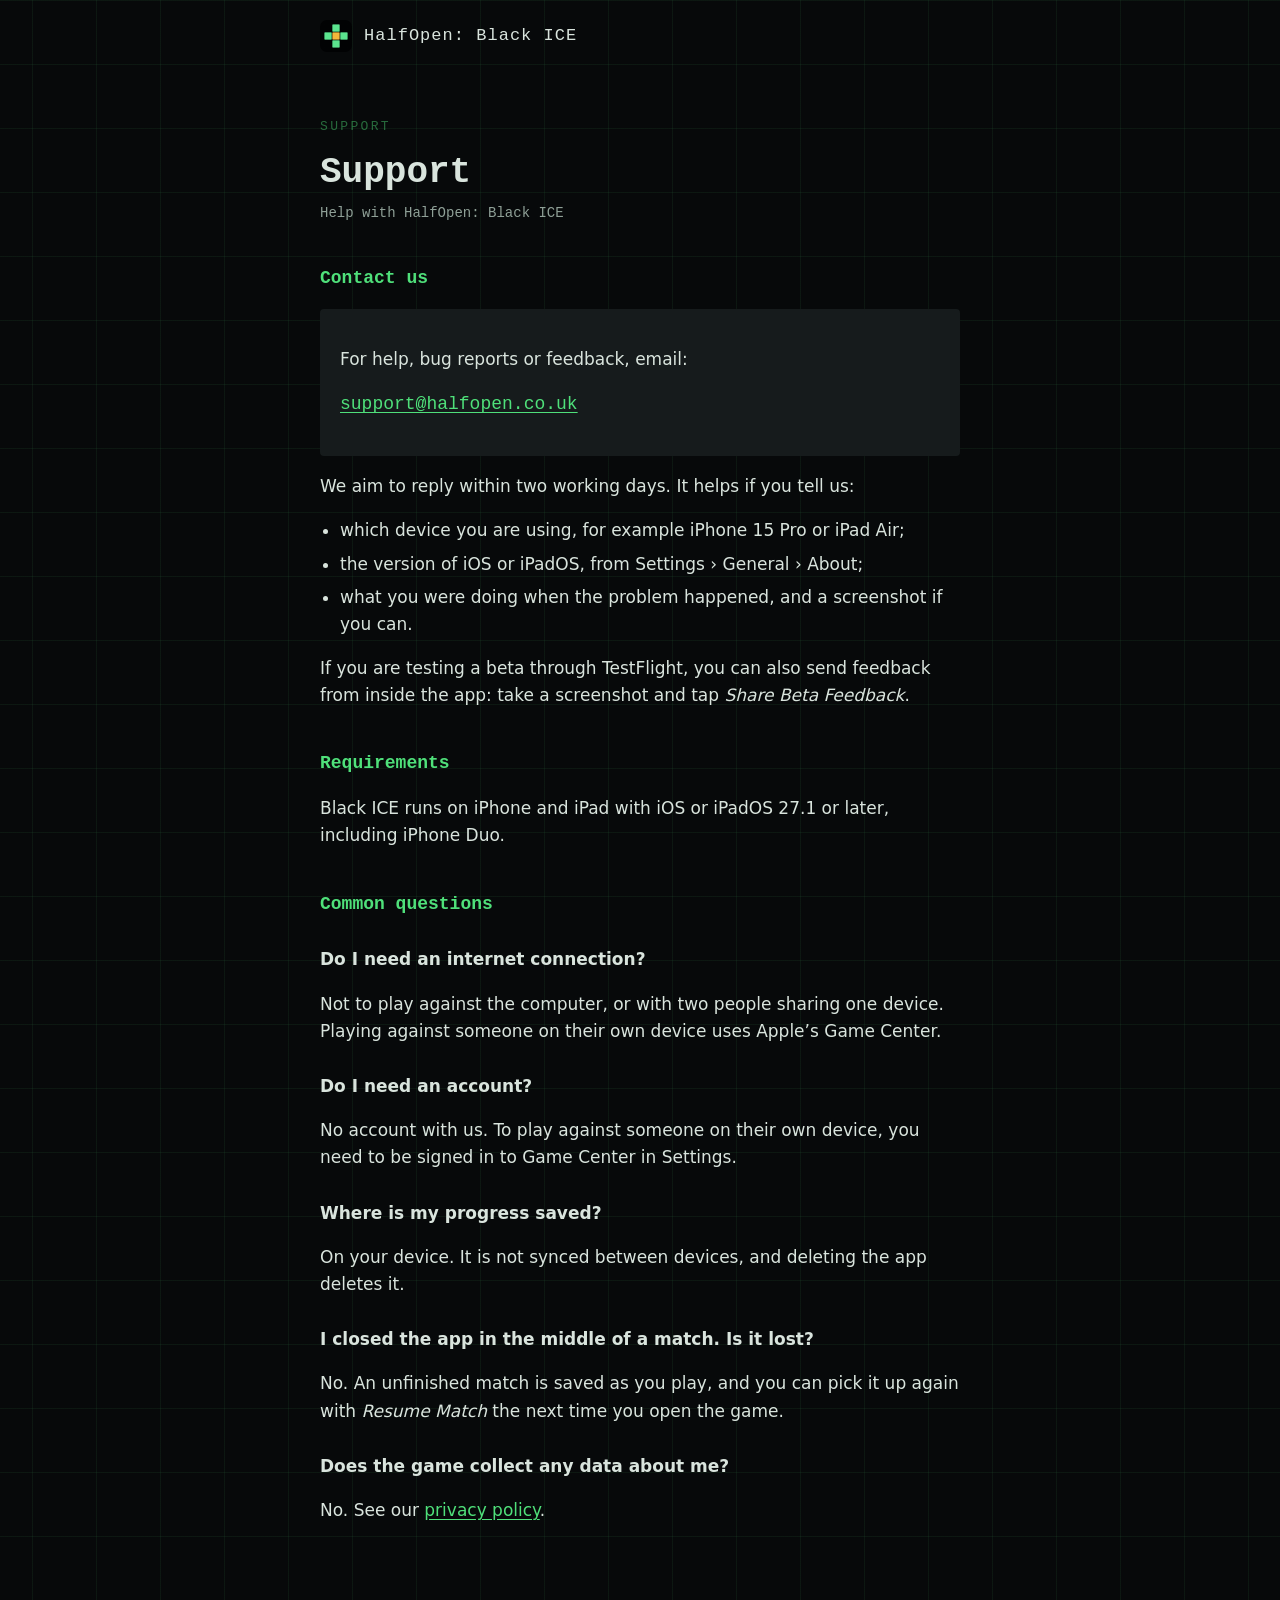
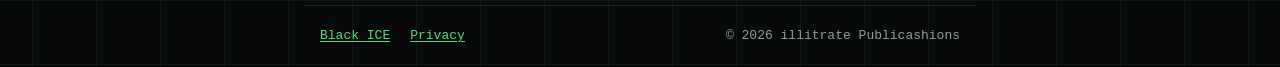
==== blackice/support/index.html @ 767d343f "Holding page, privacy policy and support page Co-Authored-By: Claude Opus 5.5 <noreply@anthropic.com" ====
<!doctype html>
<html lang="en-GB">
<head>
  <meta charset="utf-8">
  <meta name="viewport" content="width=device-width, initial-scale=1">
  <title>Support · Black ICE</title>
  <meta name="description" content="Help and contact details for HalfOpen: Black ICE.">
  <meta name="theme-color" content="#07090a">
  <link rel="icon" type="image/png" href="/assets/favicon.png">
  <link rel="apple-touch-icon" href="/assets/apple-touch-icon.png">
  <link rel="stylesheet" href="/assets/site.css">
</head>
<body>
  <header class="site-header">
    <a href="/blackice/"><img src="/assets/favicon.png" width="32" height="32" alt=""><span class="wordmark">HalfOpen: Black ICE</span></a>
  </header>

  <main class="doc">
    <p class="label">Support</p>
    <h1>Support</h1>
    <p class="updated">Help with HalfOpen: Black ICE</p>

    <h2>Contact us</h2>
    <div class="contact">
      <p>For help, bug reports or feedback, email:</p>
      <p><a href="mailto:support@halfopen.co.uk?subject=Black%20ICE%20support">support@halfopen.co.uk</a></p>
    </div>
    <p>We aim to reply within two working days. It helps if you tell us:</p>
    <ul>
      <li>which device you are using, for example iPhone&nbsp;15&nbsp;Pro or iPad&nbsp;Air;</li>
      <li>the version of iOS or iPadOS, from Settings › General › About;</li>
      <li>what you were doing when the problem happened, and a screenshot if you can.</li>
    </ul>
    <p>If you are testing a beta through TestFlight, you can also send feedback from inside the app: take a screenshot and tap <em>Share Beta Feedback</em>.</p>

    <h2>Requirements</h2>
    <p>Black ICE runs on iPhone and iPad with iOS or iPadOS 27.1 or later, including iPhone&nbsp;Duo.</p>

    <h2>Common questions</h2>

    <h3>Do I need an internet connection?</h3>
    <p>Not to play against the computer, or with two people sharing one device. Playing against someone on their own device uses Apple’s Game Center.</p>

    <h3>Do I need an account?</h3>
    <p>No account with us. To play against someone on their own device, you need to be signed in to Game Center in Settings.</p>

    <h3>Where is my progress saved?</h3>
    <p>On your device. It is not synced between devices, and deleting the app deletes it.</p>

    <h3>I closed the app in the middle of a match. Is it lost?</h3>
    <p>No. An unfinished match is saved as you play, and you can pick it up again with <em>Resume Match</em> the next time you open the game.</p>

    <h3>Does the game collect any data about me?</h3>
    <p>No. See our <a href="/blackice/privacy/">privacy policy</a>.</p>
  </main>

  <footer class="site-footer">
    <nav aria-label="Site">
      <a href="/blackice/">Black ICE</a>
      <a href="/blackice/privacy/">Privacy</a>
    </nav>
    <span class="copyright">© 2026 illitrate Publicashions</span>
  </footer>
</body>
</html>
---- assets/site.css ----
/* HalfOpen — house palette from HalfOpenKit.DesignTokens.
   Terminal green and amber on near-black. No web fonts and no third-party
   requests of any kind: the site keeps the same promise as the app. */

:root {
  color-scheme: dark;
  --background: #07090a;
  --surface: #0e1213;
  --surface-raised: #161b1c;
  --primary: #4fe07a;
  --primary-dim: rgba(79, 224, 122, 0.45);
  --primary-faint: rgba(79, 224, 122, 0.16);
  --grid: rgba(79, 224, 122, 0.07);
  --accent: #f0a830;
  --text: #d9e4dd;
  --text-dim: #8fa097;
  --mono: ui-monospace, "SF Mono", SFMono-Regular, Menlo, Consolas, monospace;
  --sans: -apple-system, BlinkMacSystemFont, "Segoe UI", system-ui, sans-serif;
  --measure: 40rem;
}

* { box-sizing: border-box; }

html { -webkit-text-size-adjust: 100%; }

body {
  margin: 0;
  min-height: 100vh;
  display: flex;
  flex-direction: column;
  background-color: var(--background);
  background-image:
    linear-gradient(var(--grid) 1px, transparent 1px),
    linear-gradient(90deg, var(--grid) 1px, transparent 1px);
  background-size: 64px 64px;
  background-position: center top;
  color: var(--text);
  font: 1.0625rem/1.6 var(--sans);
}

a { color: var(--primary); text-underline-offset: 0.18em; }
a:hover { color: var(--accent); }
a:focus-visible { outline: 2px solid var(--accent); outline-offset: 3px; border-radius: 2px; }

.label {
  font-family: var(--mono);
  font-size: 0.8125rem;
  letter-spacing: 0.18em;
  text-transform: uppercase;
  color: var(--primary-dim);
}

/* Header and footer */

.site-header, .site-footer {
  width: 100%;
  max-width: calc(var(--measure) + 32px);
  margin: 0 auto;
  padding: 20px 16px;
}

.site-header { display: flex; align-items: center; gap: 12px; }
.site-header img { width: 32px; height: 32px; border-radius: 7px; }
.site-header a { text-decoration: none; display: flex; align-items: center; gap: 12px; }
.site-header .wordmark { font-family: var(--mono); color: var(--text); letter-spacing: 0.06em; }

main { flex: 1; width: 100%; max-width: calc(var(--measure) + 32px); margin: 0 auto; padding: 0 16px; }

.site-footer {
  display: flex;
  flex-wrap: wrap;
  gap: 8px 20px;
  font-family: var(--mono);
  font-size: 0.8125rem;
  color: var(--text-dim);
  border-top: 1px solid var(--primary-faint);
  margin-top: 64px;
}
.site-footer nav { display: flex; gap: 20px; }
.site-footer .copyright { margin-left: auto; }

/* Holding page */

.holding {
  display: flex;
  flex-direction: column;
  align-items: center;
  text-align: center;
  padding: 12vh 0 0;
}
.holding .icon {
  width: 160px;
  height: 160px;
  border-radius: 36px;
  box-shadow: 0 0 0 1px var(--primary-faint), 0 24px 80px rgba(79, 224, 122, 0.12);
}
.holding h1 {
  margin: 32px 0 8px;
  font-family: var(--mono);
  font-weight: 600;
  font-size: clamp(2.25rem, 8vw, 3.5rem);
  line-height: 1.1;
  letter-spacing: 0.02em;
  color: var(--text);
}
.holding h1 .ice { color: var(--primary); }
.holding .tagline { margin: 0 0 32px; font-size: 1.1875rem; color: var(--text-dim); max-width: 28rem; }
.holding .status {
  display: inline-block;
  font-family: var(--mono);
  font-size: 0.875rem;
  letter-spacing: 0.08em;
  color: var(--accent);
  border: 1px solid rgba(240, 168, 48, 0.4);
  border-radius: 4px;
  padding: 8px 14px;
}
.holding .status::before { content: "> "; color: var(--primary-dim); }

/* Document pages: privacy, support */

.doc { padding-top: 32px; }
.doc h1 {
  font-family: var(--mono);
  font-weight: 600;
  font-size: clamp(1.75rem, 6vw, 2.25rem);
  line-height: 1.2;
  margin: 8px 0 8px;
}
.doc .updated { font-family: var(--mono); font-size: 0.875rem; color: var(--text-dim); margin: 0 0 32px; }
.doc h2 {
  font-family: var(--mono);
  font-size: 1.125rem;
  font-weight: 600;
  color: var(--primary);
  margin: 40px 0 8px;
}
.doc h3 { font-size: 1.0625rem; margin: 28px 0 4px; }
.doc p, .doc li { max-width: var(--measure); }
.doc ul { padding-left: 1.25rem; }
.doc li + li { margin-top: 6px; }

.summary {
  background: var(--surface);
  border: 1px solid var(--primary-faint);
  border-left: 3px solid var(--primary);
  border-radius: 4px;
  padding: 16px 20px;
  margin: 0 0 8px;
}
.summary p { margin: 0; }

.contact {
  background: var(--surface-raised);
  border-radius: 4px;
  padding: 20px;
  margin: 16px 0;
}
.contact a { font-family: var(--mono); font-size: 1.125rem; word-break: break-all; }

@media (prefers-reduced-motion: no-preference) {
  a { transition: color 0.18s ease-out; }
}

@media (max-width: 480px) {
  .site-footer .copyright { margin-left: 0; width: 100%; }
  .holding { padding-top: 8vh; }
  .holding .icon { width: 128px; height: 128px; border-radius: 29px; }
}
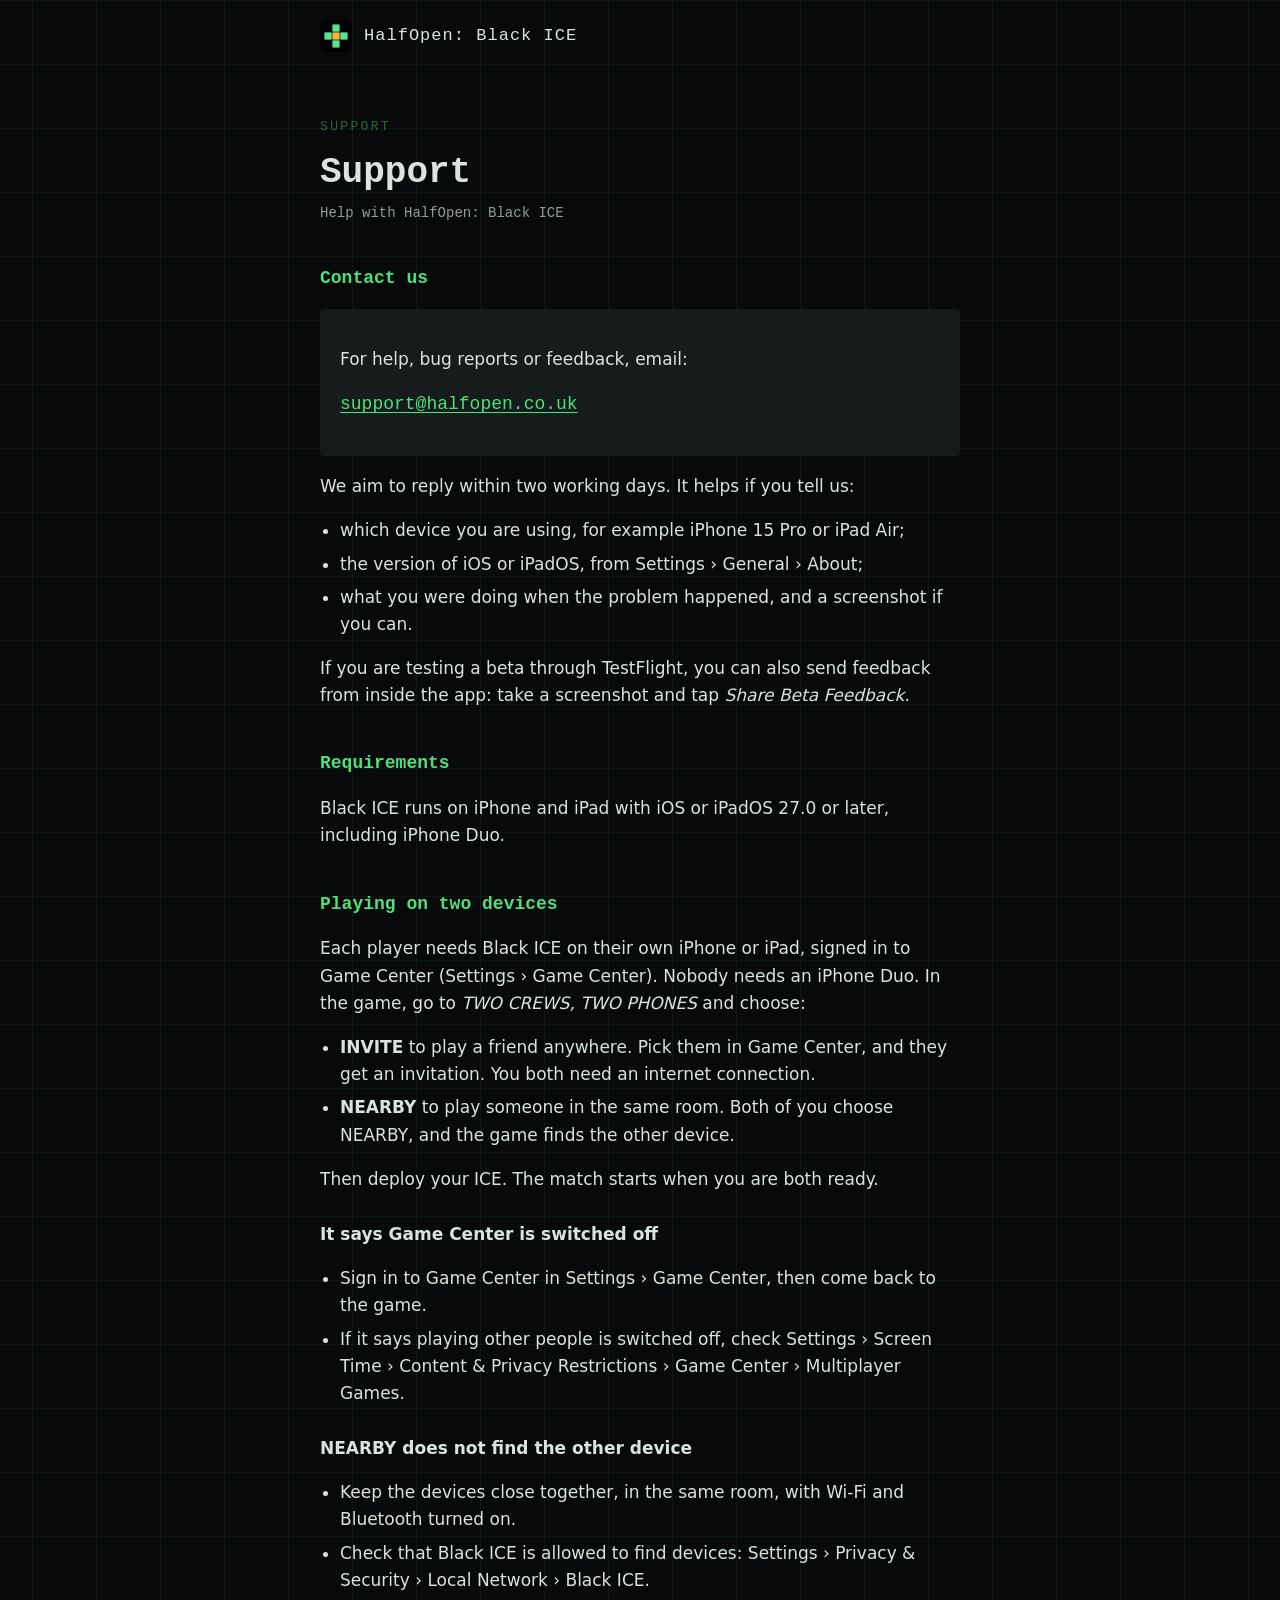
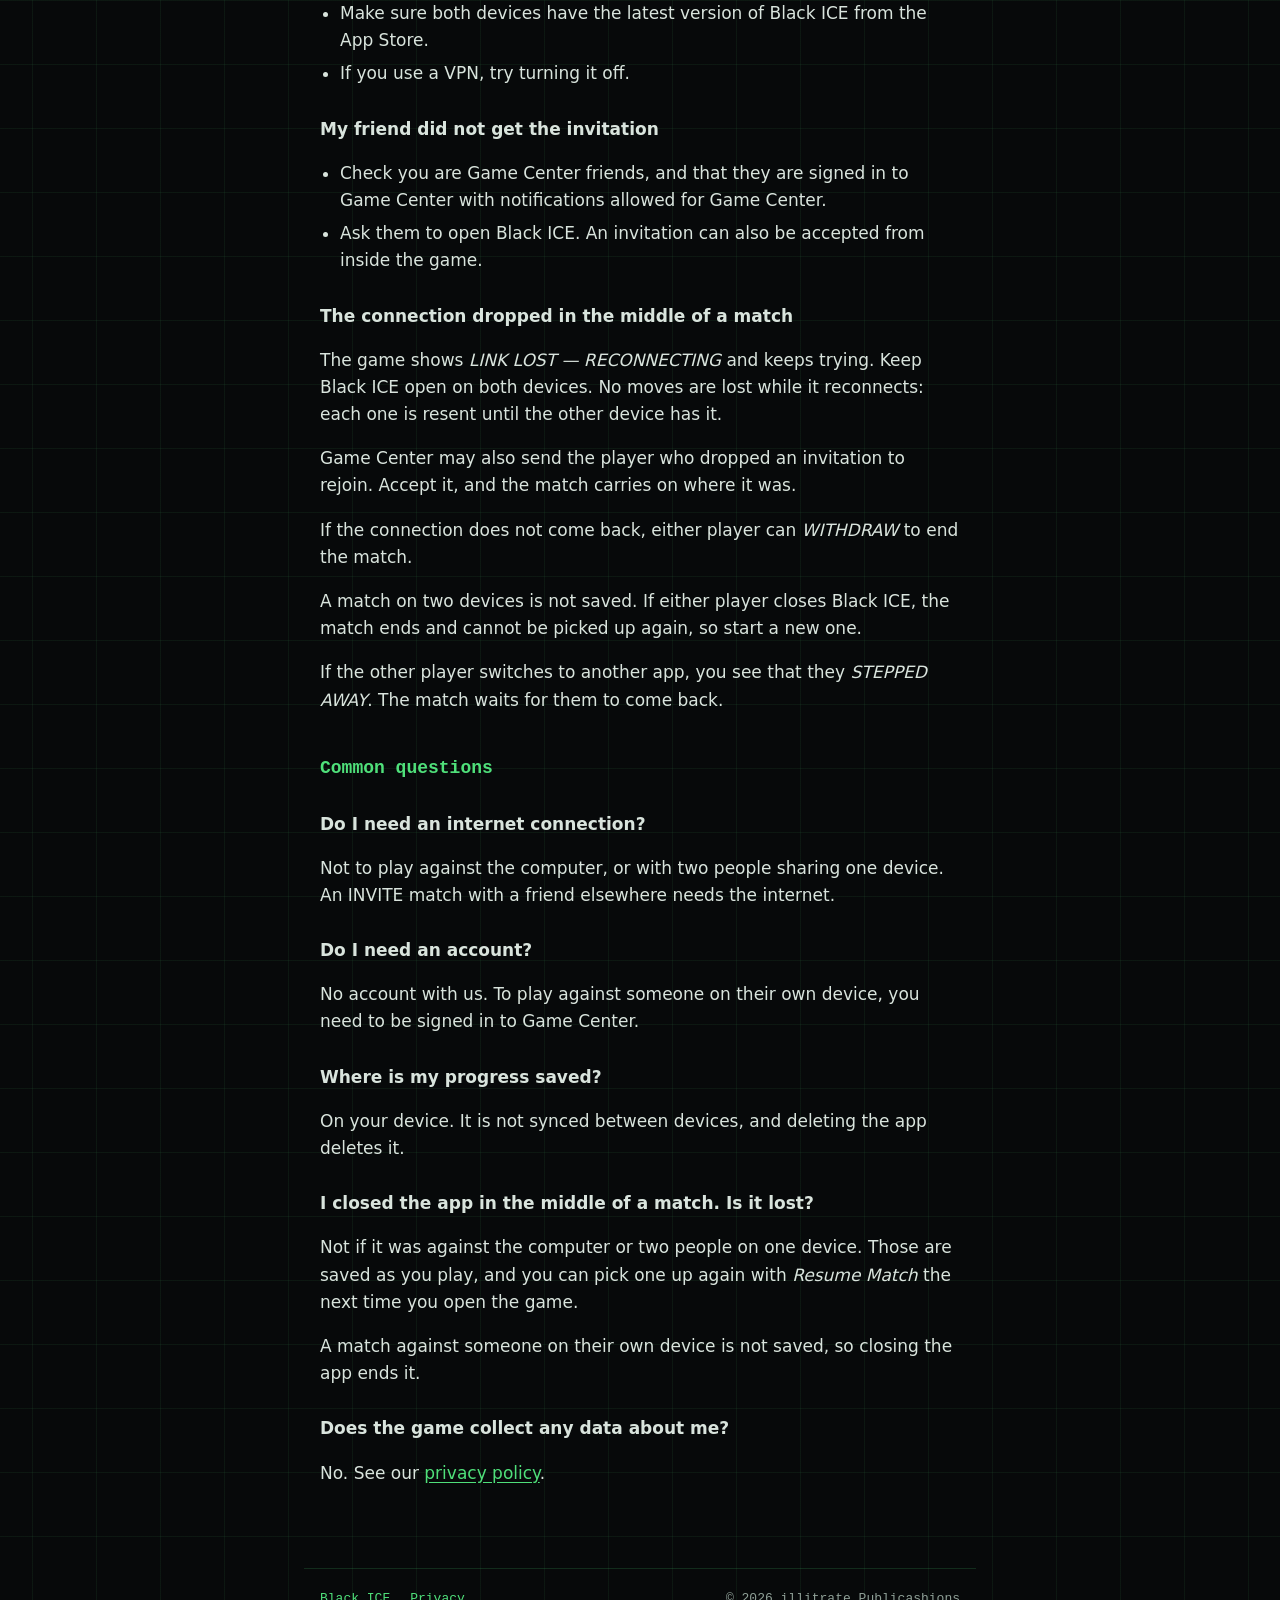
==== commit 410c7dcc: "Help with playing on two devices, and iOS 27.0 or later Co-Authored-By: Claude Opus 5.5 <noreply@ant" ====
--- a/blackice/support/index.html
+++ b/blackice/support/index.html
@@ -34,21 +34,57 @@
     <p>If you are testing a beta through TestFlight, you can also send feedback from inside the app: take a screenshot and tap <em>Share Beta Feedback</em>.</p>
 
     <h2>Requirements</h2>
-    <p>Black ICE runs on iPhone and iPad with iOS or iPadOS 27.1 or later, including iPhone&nbsp;Duo.</p>
+    <p>Black ICE runs on iPhone and iPad with iOS or iPadOS 27.0 or later, including iPhone&nbsp;Duo.</p>
+
+    <h2>Playing on two devices</h2>
+    <p>Each player needs Black ICE on their own iPhone or iPad, signed in to Game Center (Settings › Game Center). Nobody needs an iPhone&nbsp;Duo. In the game, go to <em>TWO CREWS, TWO PHONES</em> and choose:</p>
+    <ul>
+      <li><strong>INVITE</strong> to play a friend anywhere. Pick them in Game Center, and they get an invitation. You both need an internet connection.</li>
+      <li><strong>NEARBY</strong> to play someone in the same room. Both of you choose NEARBY, and the game finds the other device.</li>
+    </ul>
+    <p>Then deploy your ICE. The match starts when you are both ready.</p>
+
+    <h3>It says Game Center is switched off</h3>
+    <ul>
+      <li>Sign in to Game Center in Settings › Game Center, then come back to the game.</li>
+      <li>If it says playing other people is switched off, check Settings › Screen Time › Content &amp; Privacy Restrictions › Game Center › Multiplayer Games.</li>
+    </ul>
+
+    <h3>NEARBY does not find the other device</h3>
+    <ul>
+      <li>Keep the devices close together, in the same room, with Wi-Fi and Bluetooth turned on.</li>
+      <li>Check that Black ICE is allowed to find devices: Settings › Privacy &amp; Security › Local Network › Black ICE.</li>
+      <li>Make sure both devices have the latest version of Black ICE from the App Store.</li>
+      <li>If you use a VPN, try turning it off.</li>
+    </ul>
+
+    <h3>My friend did not get the invitation</h3>
+    <ul>
+      <li>Check you are Game Center friends, and that they are signed in to Game Center with notifications allowed for Game Center.</li>
+      <li>Ask them to open Black ICE. An invitation can also be accepted from inside the game.</li>
+    </ul>
+
+    <h3>The connection dropped in the middle of a match</h3>
+    <p>The game shows <em>LINK LOST — RECONNECTING</em> and keeps trying. Keep Black ICE open on both devices. No moves are lost while it reconnects: each one is resent until the other device has it.</p>
+    <p>Game Center may also send the player who dropped an invitation to rejoin. Accept it, and the match carries on where it was.</p>
+    <p>If the connection does not come back, either player can <em>WITHDRAW</em> to end the match.</p>
+    <p>A match on two devices is not saved. If either player closes Black ICE, the match ends and cannot be picked up again, so start a new one.</p>
+    <p>If the other player switches to another app, you see that they <em>STEPPED AWAY</em>. The match waits for them to come back.</p>
 
     <h2>Common questions</h2>
 
     <h3>Do I need an internet connection?</h3>
-    <p>Not to play against the computer, or with two people sharing one device. Playing against someone on their own device uses Apple’s Game Center.</p>
+    <p>Not to play against the computer, or with two people sharing one device. An INVITE match with a friend elsewhere needs the internet.</p>
 
     <h3>Do I need an account?</h3>
-    <p>No account with us. To play against someone on their own device, you need to be signed in to Game Center in Settings.</p>
+    <p>No account with us. To play against someone on their own device, you need to be signed in to Game Center.</p>
 
     <h3>Where is my progress saved?</h3>
     <p>On your device. It is not synced between devices, and deleting the app deletes it.</p>
 
     <h3>I closed the app in the middle of a match. Is it lost?</h3>
-    <p>No. An unfinished match is saved as you play, and you can pick it up again with <em>Resume Match</em> the next time you open the game.</p>
+    <p>Not if it was against the computer or two people on one device. Those are saved as you play, and you can pick one up again with <em>Resume Match</em> the next time you open the game.</p>
+    <p>A match against someone on their own device is not saved, so closing the app ends it.</p>
 
     <h3>Does the game collect any data about me?</h3>
     <p>No. See our <a href="/blackice/privacy/">privacy policy</a>.</p>
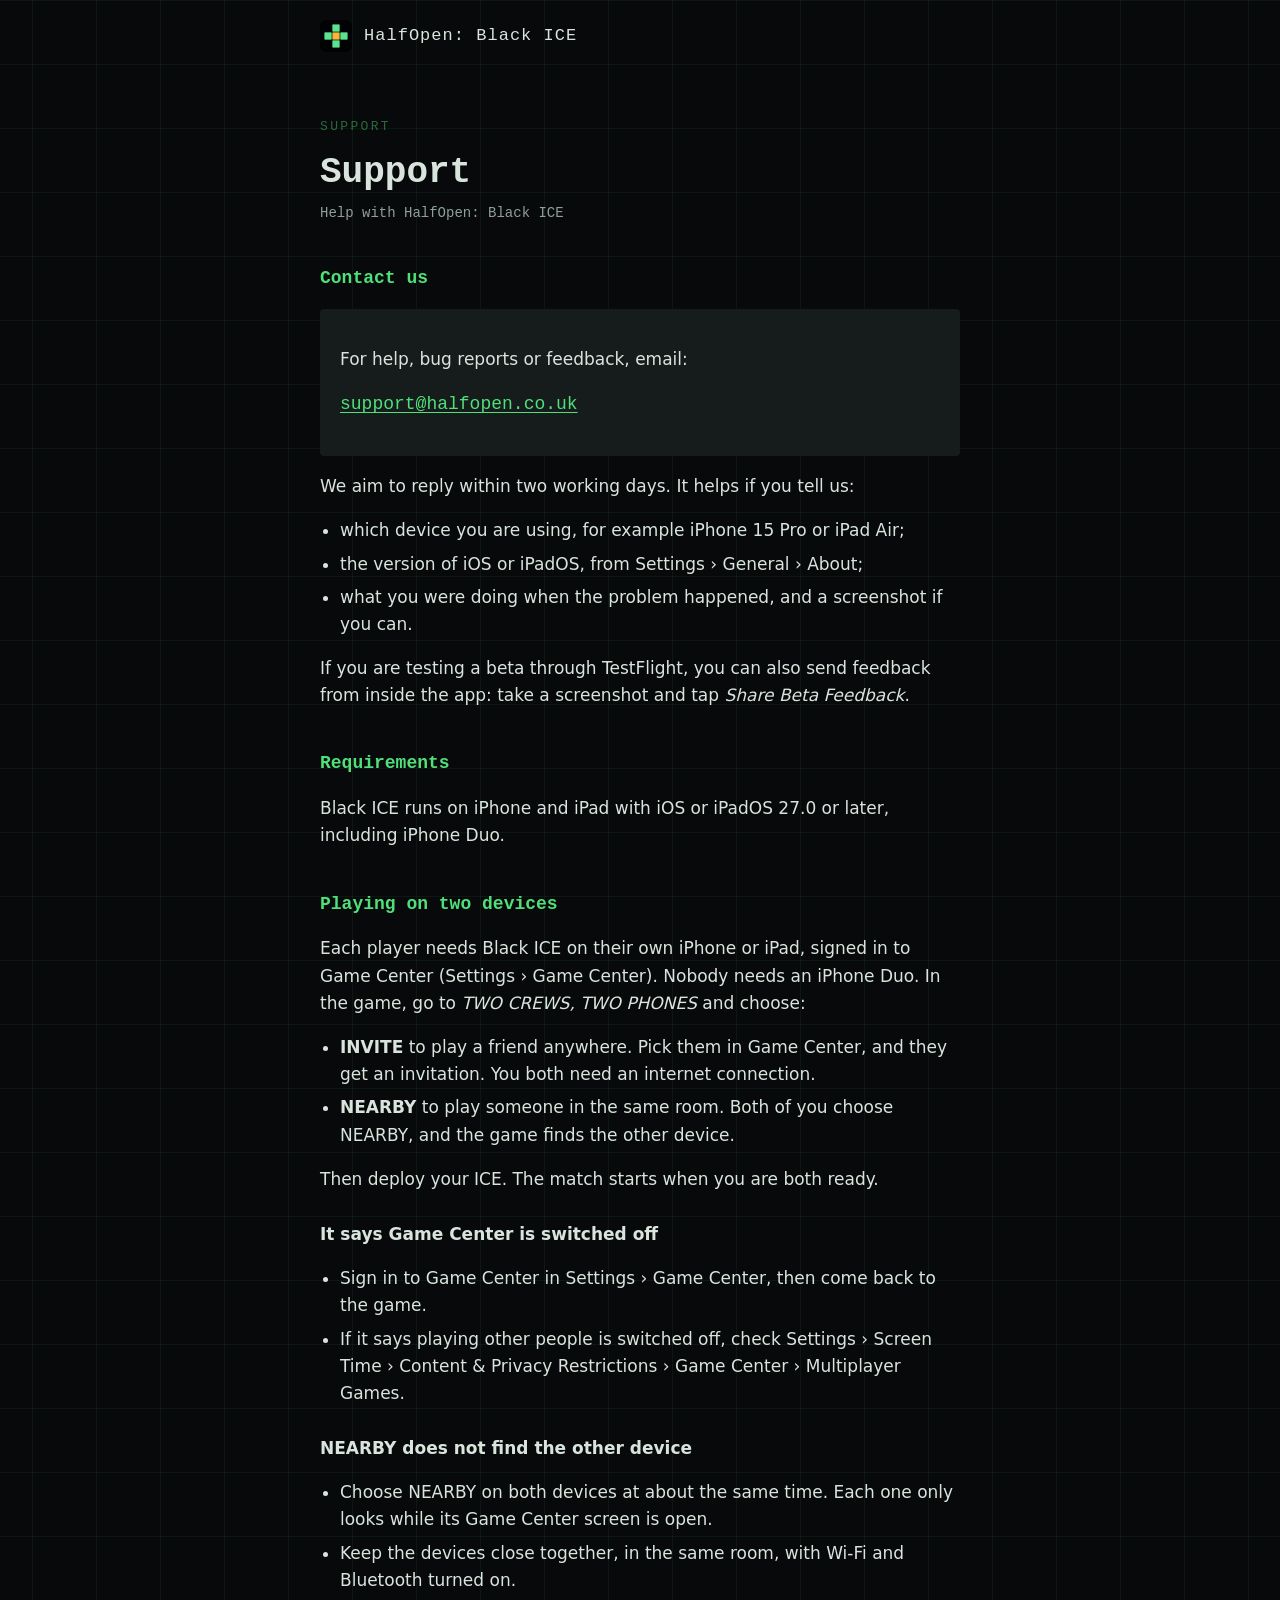
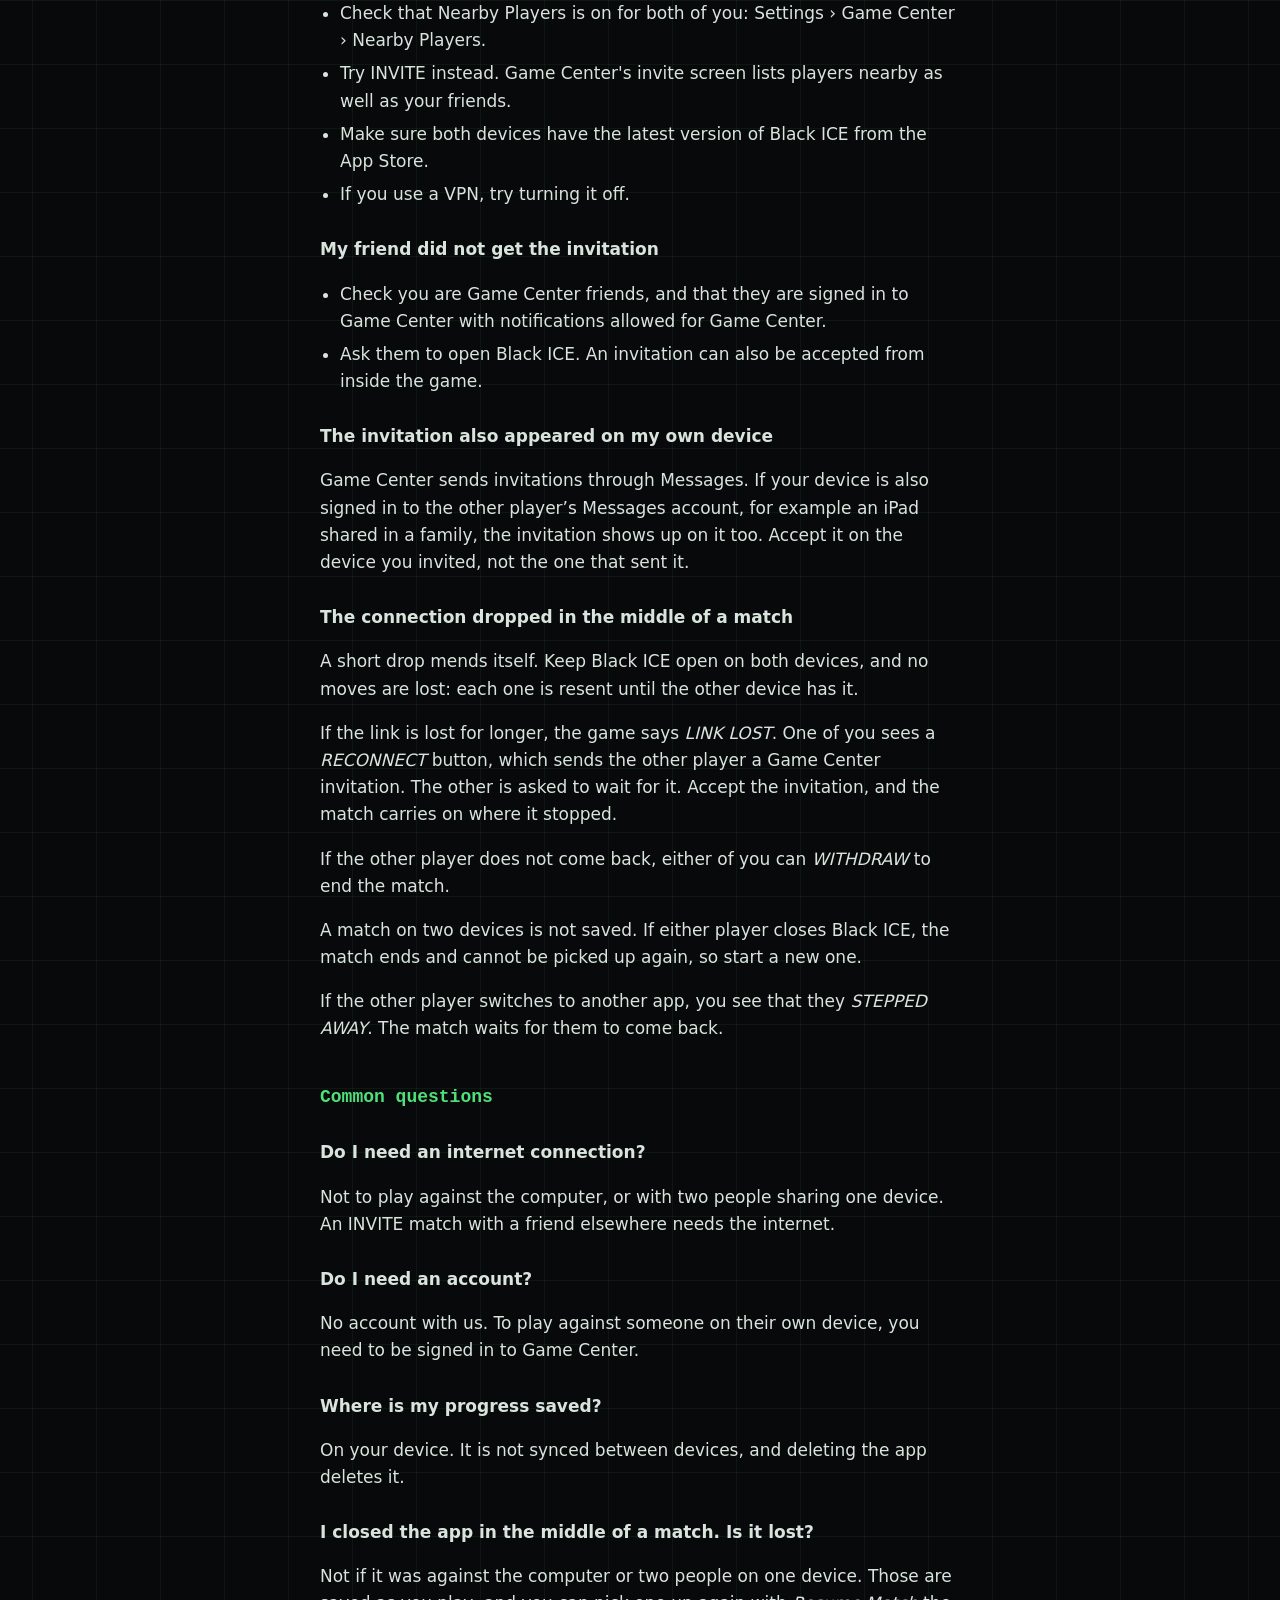
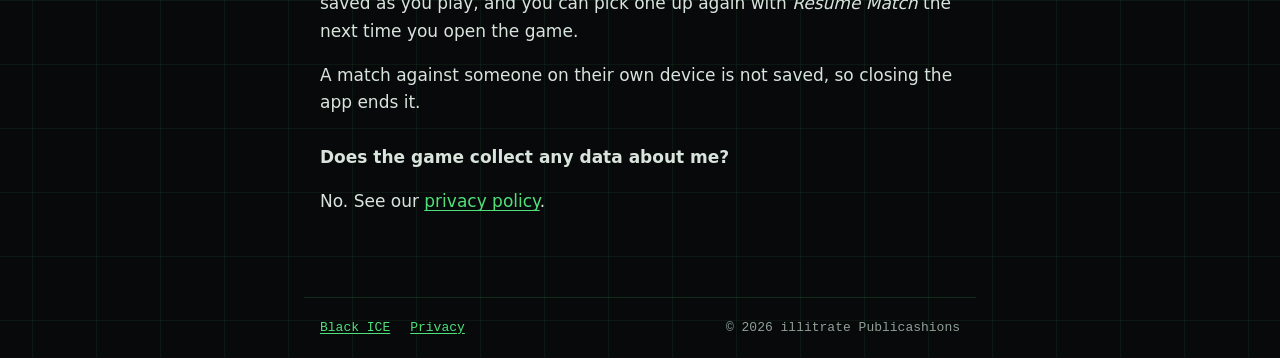
==== commit 6cadf8a0: "Support: finding a nearby player, reconnecting after a dropped link, and invitations on a shared dev" ====
--- a/blackice/support/index.html
+++ b/blackice/support/index.html
@@ -52,8 +52,10 @@
 
     <h3>NEARBY does not find the other device</h3>
     <ul>
+      <li>Choose NEARBY on both devices at about the same time. Each one only looks while its Game Center screen is open.</li>
       <li>Keep the devices close together, in the same room, with Wi-Fi and Bluetooth turned on.</li>
-      <li>Check that Black ICE is allowed to find devices: Settings › Privacy &amp; Security › Local Network › Black ICE.</li>
+      <li>Check that Nearby Players is on for both of you: Settings › Game Center › Nearby Players.</li>
+      <li>Try INVITE instead. Game Center's invite screen lists players nearby as well as your friends.</li>
       <li>Make sure both devices have the latest version of Black ICE from the App Store.</li>
       <li>If you use a VPN, try turning it off.</li>
     </ul>
@@ -64,10 +66,13 @@
       <li>Ask them to open Black ICE. An invitation can also be accepted from inside the game.</li>
     </ul>
 
+    <h3>The invitation also appeared on my own device</h3>
+    <p>Game Center sends invitations through Messages. If your device is also signed in to the other player’s Messages account, for example an iPad shared in a family, the invitation shows up on it too. Accept it on the device you invited, not the one that sent it.</p>
+
     <h3>The connection dropped in the middle of a match</h3>
-    <p>The game shows <em>LINK LOST — RECONNECTING</em> and keeps trying. Keep Black ICE open on both devices. No moves are lost while it reconnects: each one is resent until the other device has it.</p>
-    <p>Game Center may also send the player who dropped an invitation to rejoin. Accept it, and the match carries on where it was.</p>
-    <p>If the connection does not come back, either player can <em>WITHDRAW</em> to end the match.</p>
+    <p>A short drop mends itself. Keep Black ICE open on both devices, and no moves are lost: each one is resent until the other device has it.</p>
+    <p>If the link is lost for longer, the game says <em>LINK LOST</em>. One of you sees a <em>RECONNECT</em> button, which sends the other player a Game Center invitation. The other is asked to wait for it. Accept the invitation, and the match carries on where it stopped.</p>
+    <p>If the other player does not come back, either of you can <em>WITHDRAW</em> to end the match.</p>
     <p>A match on two devices is not saved. If either player closes Black ICE, the match ends and cannot be picked up again, so start a new one.</p>
     <p>If the other player switches to another app, you see that they <em>STEPPED AWAY</em>. The match waits for them to come back.</p>
 
